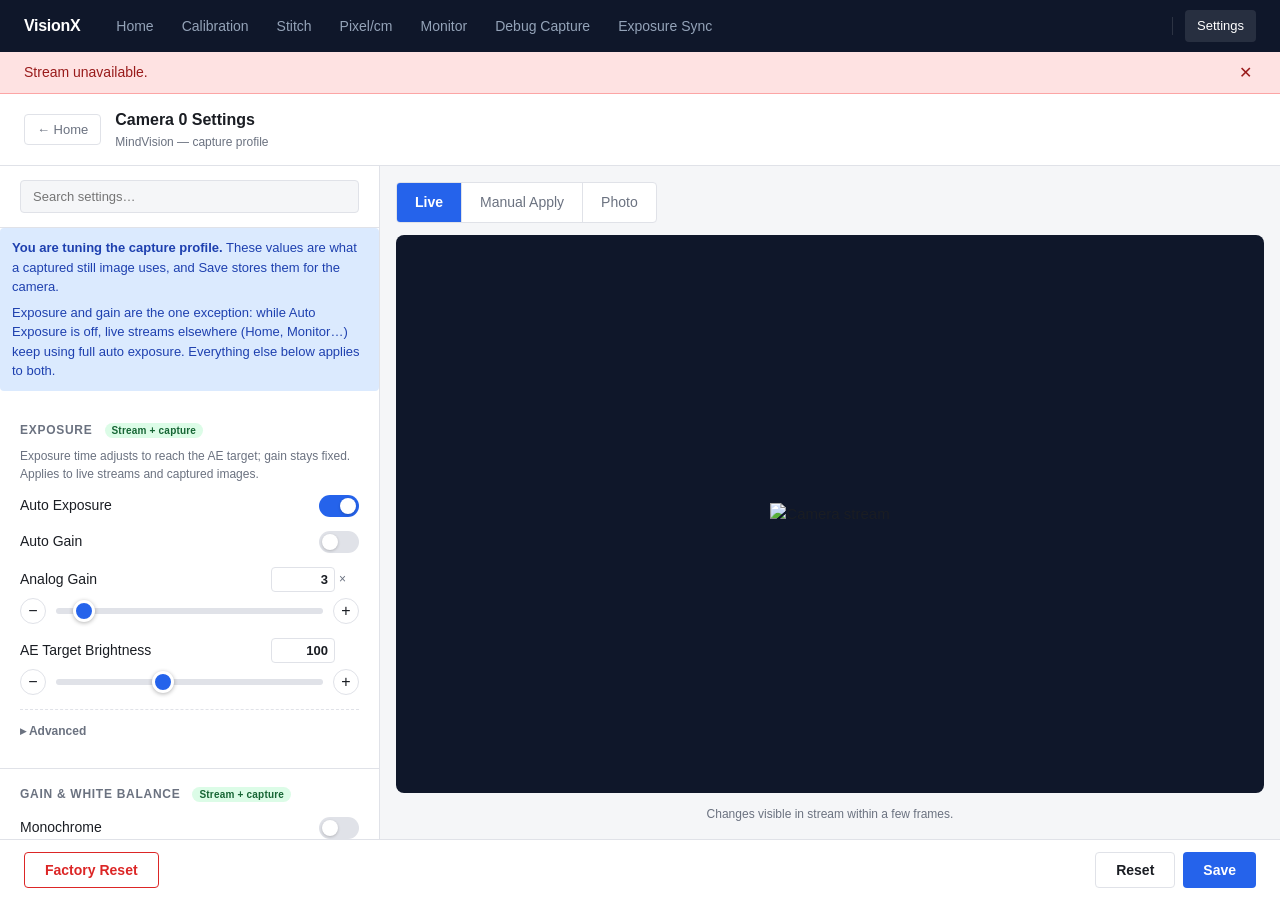
==== static/_preview_settings.html @ 5fb43c3c "added manually gain setting" ====
<!DOCTYPE html>
<html lang="en">
<head><script>
window.__posts = [];
const MOCK = {ae_enabled: true, auto_gain: false, exposure_us: 30000, exposure_min_us: 26, exposure_max_us: 1000000,
  ae_target: 100, analog_gain: 24, analog_gain_min: 16, analog_gain_max: 128, analog_gain_step: 0.125,
  r_gain: 100, g_gain: 100, b_gain: 100, sharpness: 0, gamma: 100, contrast: 100, saturation: 100,
  noise_filter: false, correct_dead_pixel: false, inverse: false, anti_flick: false, light_frequency: 0,
  frame_speed: 0, frame_speed_max: 2, rotation: 0, h_mirror: false, v_mirror: false, mono_sensor: false,
  mono_enabled: false, stream_auto_exposure: false, manual_exposure_capture_only: true};
window.fetch = async (url, opts = {}) => {
  if (opts.method === 'POST') window.__posts.push(JSON.parse(opts.body || '{}'));
  const body = String(url).includes('/settings?') && !opts.method ? MOCK : {applied: [], errors: {}};
  return new Response(JSON.stringify(body), {status: 200, headers: {'Content-Type': 'application/json'}});
};
</script>
  <meta charset="UTF-8">
  <meta name="viewport" content="width=device-width, initial-scale=1.0">
  <title>VisionX — Camera Settings</title>
  <link rel="stylesheet" href="/static/portal/base.css">
  <link rel="stylesheet" href="/static/mindvision_settings/settings.css">
</head>
<body>

<nav class="site-nav">
  <a class="nav-brand" href="/">VisionX</a>
  <a class="nav-link" href="/">Home</a>
  <a class="nav-link" href="/calibrate">Calibration</a>
  <a class="nav-link" href="/stitch">Stitch</a>
  <a class="nav-link" href="/pxcm">Pixel/cm</a>
  <a class="nav-link" href="/monitor">Monitor</a>
  <a class="nav-link" href="/debug-capture">Debug Capture</a>
  <a class="nav-link" href="/exposure-sync">Exposure Sync</a>
  <span class="nav-spacer"></span>
  <span class="nav-divider"></span>
  <a class="nav-link nav-link-settings active" href="/settings">Settings</a>
</nav>

<div id="error-banner" class="error-banner hidden">
  <span id="error-text"></span>
  <button onclick="clearError()">✕</button>
</div>

<div id="success-toast" class="success-toast hidden">Settings saved</div>

<div class="page-header">
  <div class="page-header-left">
    <a href="/" class="btn-back">← Home</a>
    <div>
      <h1 id="page-title">Camera 0 Settings</h1>
      <p class="page-subtitle">MindVision — capture profile</p>
    </div>
  </div>
  <div class="page-header-right">
    <span id="unsaved-badge" class="pill pill-yellow hidden">Unsaved changes</span>
  </div>
</div>

<div class="settings-layout">

  <!-- ── Left: settings controls ──────────────────────────────────────── -->
  <div class="settings-panel">

    <div class="settings-search">
      <input type="text" id="settings-search" placeholder="Search settings…">
    </div>

    <div class="profile-banner">
      <strong>You are tuning the capture profile.</strong>
      These values are what a captured still image uses, and Save stores them for the camera.
      <div class="profile-banner-note" id="profile-banner-note"></div>
    </div>

    <!-- Exposure -->
    <section class="settings-section">
      <h2 class="section-title">Exposure <span class="scope-badge scope-capture" id="exposure-scope-badge">Capture</span></h2>
      <p class="section-note" id="exposure-scope-note"></p>

      <div class="setting-row">
        <label class="setting-label" for="ae-enabled">Auto Exposure</label>
        <label class="toggle">
          <input type="checkbox" id="ae-enabled">
          <span class="toggle-track"></span>
        </label>
      </div>

      <div id="manual-exposure-row" class="setting-row indent hidden">
        <label class="setting-label">
          Exposure Time
          <input type="number" class="setting-value" id="exposure-value" step="1"><span class="setting-unit">ms</span>
        </label>
        <input type="range" class="slider" id="exposure-us" min="0" max="1000" step="1" value="170">
      </div>
      <div id="exposure-warning" class="exposure-warning hidden"></div>

      <div class="setting-row">
        <label class="setting-label" for="auto-gain">Auto Gain</label>
        <label class="toggle">
          <input type="checkbox" id="auto-gain">
          <span class="toggle-track"></span>
        </label>
      </div>

      <div id="manual-gain-row" class="setting-row indent hidden">
        <label class="setting-label">
          Analog Gain
          <input type="number" class="setting-value" id="analog-gain-value" step="any"><span class="setting-unit">×</span>
        </label>
        <input type="range" class="slider" id="analog-gain" min="16" max="128" step="1" value="16">
      </div>

      <div class="setting-row">
        <label class="setting-label">
          AE Target Brightness
          <input type="number" class="setting-value" id="ae-target-value" step="1">
        </label>
        <input type="range" class="slider" id="ae-target" min="0" max="255" step="1" value="100">
      </div>

      <details class="advanced-group">
        <summary>Advanced</summary>
        <div class="setting-row">
          <label class="setting-label" for="anti-flick">Anti-Flicker</label>
          <label class="toggle">
            <input type="checkbox" id="anti-flick">
            <span class="toggle-track"></span>
          </label>
        </div>
        <div class="setting-row">
          <label class="setting-label">Light Frequency</label>
          <select id="light-frequency" class="select-input">
            <option value="0">50 Hz</option>
            <option value="1">60 Hz</option>
          </select>
        </div>
        <div class="setting-row">
          <label class="setting-label">
            Frame Speed
            <input type="number" class="setting-value" id="frame-speed-value" step="1">
          </label>
          <input type="range" class="slider" id="frame-speed" min="0" max="2" step="1" value="0">
        </div>
      </details>
    </section>

    <!-- Gain -->
    <section class="settings-section">
      <h2 class="section-title">Gain &amp; White Balance <span class="scope-badge scope-both">Stream + capture</span></h2>

      <div id="mono-row" class="setting-row hidden">
        <label class="setting-label" for="mono-enabled">Monochrome</label>
        <label class="toggle">
          <input type="checkbox" id="mono-enabled">
          <span class="toggle-track"></span>
        </label>
      </div>
      <div id="mono-wb-warning" class="wb-stitch-warning hidden">
        White balance is disabled while Monochrome is on.
      </div>

      <div class="setting-row">
        <label class="setting-label">
          Red Gain
          <input type="number" class="setting-value" id="r-gain-value" step="1">
        </label>
        <input type="range" class="slider slider-red" id="r-gain" min="0" max="400" step="1" value="100">
      </div>

      <div class="setting-row">
        <label class="setting-label">
          Green Gain
          <input type="number" class="setting-value" id="g-gain-value" step="1">
        </label>
        <input type="range" class="slider slider-green" id="g-gain" min="0" max="400" step="1" value="100">
      </div>

      <div class="setting-row">
        <label class="setting-label">
          Blue Gain
          <input type="number" class="setting-value" id="b-gain-value" step="1">
        </label>
        <input type="range" class="slider slider-blue" id="b-gain" min="0" max="400" step="1" value="100">
      </div>

      <div id="wb-stitch-warning" class="wb-stitch-warning hidden">
        White balance is calibrated as a stitch group — changing individual WB will break colour matching.
        <a href="/stitch">Recalibrate on the Stitch page.</a>
      </div>
      <div class="setting-row wb-row">
        <div class="wb-hint">Point at a neutral white/grey surface under working lights. Calibrates at the capture exposure and saves to the capture profile.</div>
        <button id="btn-wb" class="btn btn-secondary" onclick="autoTuneWB()">Auto Tune WB</button>
      </div>
    </section>

    <!-- Image Processing -->
    <section class="settings-section">
      <h2 class="section-title">Image Processing <span class="scope-badge scope-both">Stream + capture</span></h2>

      <div class="setting-row">
        <label class="setting-label">
          Sharpness
          <input type="number" class="setting-value" id="sharpness-value" step="1">
        </label>
        <input type="range" class="slider" id="sharpness" min="0" max="100" step="1" value="0">
      </div>

      <div class="setting-row">
        <label class="setting-label">
          Gamma
          <input type="number" class="setting-value" id="gamma-value" step="1">
        </label>
        <input type="range" class="slider" id="gamma" min="0" max="250" step="1" value="100">
      </div>

      <div class="setting-row">
        <label class="setting-label">
          Contrast
          <input type="number" class="setting-value" id="contrast-value" step="1">
        </label>
        <input type="range" class="slider" id="contrast" min="0" max="200" step="1" value="100">
      </div>

      <div class="setting-row">
        <label class="setting-label">
          Saturation
          <input type="number" class="setting-value" id="saturation-value" step="1">
        </label>
        <input type="range" class="slider" id="saturation" min="0" max="200" step="1" value="100">
      </div>

      <details class="advanced-group">
        <summary>Advanced</summary>
        <div class="setting-row">
          <label class="setting-label" for="noise-filter">Noise Filter</label>
          <label class="toggle">
            <input type="checkbox" id="noise-filter">
            <span class="toggle-track"></span>
          </label>
        </div>
        <div class="setting-row">
          <label class="setting-label" for="dead-pixel-correction">Dead Pixel Correction</label>
          <label class="toggle">
            <input type="checkbox" id="dead-pixel-correction">
            <span class="toggle-track"></span>
          </label>
        </div>
        <div class="setting-row">
          <label class="setting-label" for="invert-image">Invert Image</label>
          <label class="toggle">
            <input type="checkbox" id="invert-image">
            <span class="toggle-track"></span>
          </label>
        </div>
      </details>
    </section>

    <!-- Orientation -->
    <section class="settings-section">
      <h2 class="section-title">Orientation <span class="scope-badge scope-both">Stream + capture</span></h2>

      <div class="setting-row setting-row-stacked">
        <label class="setting-label">Rotation</label>
        <div class="btn-group" id="rotation-group">
          <button class="btn-seg" data-rotation="0">0°</button>
          <button class="btn-seg" data-rotation="1">90°</button>
          <button class="btn-seg" data-rotation="2">180°</button>
          <button class="btn-seg" data-rotation="3">270°</button>
        </div>
      </div>

      <div class="setting-row">
        <label class="setting-label" for="h-mirror">Horizontal Mirror</label>
        <label class="toggle">
          <input type="checkbox" id="h-mirror">
          <span class="toggle-track"></span>
        </label>
      </div>

      <div class="setting-row">
        <label class="setting-label" for="v-mirror">Vertical Mirror</label>
        <label class="toggle">
          <input type="checkbox" id="v-mirror">
          <span class="toggle-track"></span>
        </label>
      </div>
    </section>

  </div>

  <!-- ── Right: preview ───────────────────────────────────────────────── -->
  <div class="preview-panel">

    <div class="preview-controls">
      <div class="mode-selector">
        <label class="mode-option" title="Every change is applied to the live stream as you make it">
          <input type="radio" name="preview-mode" value="live" checked>
          Live
        </label>
        <label class="mode-option" title="Changes are applied only when you press Apply">
          <input type="radio" name="preview-mode" value="manual">
          Manual Apply
        </label>
        <label class="mode-option" title="Stream stops; take a still snapshot at the real capture exposure">
          <input type="radio" name="preview-mode" value="photo">
          Photo
        </label>
      </div>
      <button id="btn-action" class="btn btn-secondary" style="visibility:hidden">Apply</button>
    </div>

    <div class="stream-wrap">
      <img id="preview-stream" class="stream-img" alt="Camera stream">
      <img id="snapshot-img" class="stream-img hidden" alt="Snapshot">
      <div id="snapshot-placeholder" class="snapshot-placeholder hidden">
        <p>Press "Take Snapshot" to capture a frame</p>
      </div>
    </div>

    <p class="stream-hint" id="preview-hint">Changes visible in stream within a few frames.</p>
    <div id="preview-ae-warning" class="exposure-warning hidden">
      Another live stream is running on auto-exposure, so this preview can look brighter or darker than a captured image.
      Use <strong>Photo</strong> mode to see the real capture exposure.
    </div>

  </div>

</div>

<!-- ── Action bar ──────────────────────────────────────────────────────── -->
<div class="action-bar">
  <button class="btn btn-danger-outline" onclick="confirmFactoryReset()">Factory Reset</button>
  <div class="action-bar-right">
    <button class="btn btn-secondary" onclick="resetChanges()">Reset</button>
    <button class="btn btn-primary" onclick="saveSettings()">Save</button>
  </div>
</div>

<!-- ── Factory reset confirm dialog ───────────────────────────────────── -->
<div id="factory-reset-dialog" class="dialog-backdrop hidden">
  <div class="dialog">
    <h3>Factory Reset Camera 0</h3>
    <p>This will reset all camera parameters to factory defaults:</p>
    <ul>
      <li>Auto-exposure and auto gain on, target brightness 100</li>
      <li>Analog gain and RGB gains reset to neutral</li>
      <li>Sharpness, gamma, contrast, and saturation reset</li>
      <li>Noise filter, dead pixel correction, and image invert off</li>
      <li>Rotation 0°, mirrors off</li>
      <li>Monochrome off</li>
    </ul>
    <p class="dialog-safe-note">Lens distortion and stitch calibration are <strong>not affected</strong>.</p>
    <div class="dialog-actions">
      <button class="btn btn-secondary" onclick="closeDialog()">Cancel</button>
      <button class="btn btn-danger" onclick="doFactoryReset()">Reset to Factory Defaults</button>
    </div>
  </div>
</div>

<script>
  const CAMERA_ID = 0;
</script>
<script src="/static/mindvision_settings/settings.js"></script>
</body>
</html>
---- static/portal/base.css ----
/* ── Shared portal styles — imported by all pages ──────────────────── */
:root {
  --bg: #f5f6f8;
  --surface: #ffffff;
  --border: #e0e2e8;
  --text: #1a1d23;
  --text-muted: #6b7280;
  --primary: #2563eb;
  --primary-hover: #1d4ed8;
  --success: #16a34a;
  --danger: #dc2626;
  --warning: #d97706;
  --pill-green-bg: #dcfce7;   --pill-green-text: #166534;
  --pill-red-bg: #fee2e2;     --pill-red-text: #991b1b;
  --pill-yellow-bg: #fef9c3;  --pill-yellow-text: #854d0e;
  --pill-gray-bg: #f1f5f9;    --pill-gray-text: #475569;
  --pill-blue-bg: #dbeafe;    --pill-blue-text: #1e40af;
  --radius: 8px;
  --radius-sm: 4px;
  --nav-h: 52px;
}

*, *::before, *::after { box-sizing: border-box; margin: 0; padding: 0; }

body {
  font-family: -apple-system, BlinkMacSystemFont, "Segoe UI", Roboto, sans-serif;
  background: var(--bg);
  color: var(--text);
  font-size: 15px;
  line-height: 1.5;
  min-height: 100vh;
}

/* ── Site Nav ────────────────────────────────────────────────────────── */
.site-nav {
  background: #0f172a;
  height: var(--nav-h);
  display: flex;
  align-items: center;
  padding: 0 24px;
  gap: 4px;
  position: sticky;
  top: 0;
  z-index: 100;
}

.nav-brand {
  font-size: 16px;
  font-weight: 700;
  color: #fff;
  text-decoration: none;
  letter-spacing: -0.3px;
  margin-right: 20px;
}

.nav-spacer {
  flex: 1;
}

.nav-divider {
  width: 1px;
  height: 18px;
  background: rgba(255,255,255,0.12);
  margin: 0 8px;
}

.nav-link {
  color: #94a3b8;
  text-decoration: none;
  font-size: 14px;
  font-weight: 500;
  padding: 6px 12px;
  border-radius: var(--radius-sm);
  transition: color 0.15s, background 0.15s;
}
.nav-link:hover { color: #fff; background: rgba(255,255,255,0.08); }
.nav-link.active { color: #fff; background: rgba(255,255,255,0.12); }

.nav-link-settings {
  color: #64748b;
  font-size: 13px;
}
.nav-link-settings:hover { color: #94a3b8; background: rgba(255,255,255,0.06); }
.nav-link-settings.active { color: #fff; background: rgba(255,255,255,0.10); }

/* ── Shared Primitives ───────────────────────────────────────────────── */
.pill {
  display: inline-block;
  padding: 2px 10px;
  border-radius: 99px;
  font-size: 12px;
  font-weight: 600;
  white-space: nowrap;
}
.pill-green  { background: var(--pill-green-bg);  color: var(--pill-green-text); }
.pill-red    { background: var(--pill-red-bg);    color: var(--pill-red-text); }
.pill-yellow { background: var(--pill-yellow-bg); color: var(--pill-yellow-text); }
.pill-info   { background: var(--pill-blue-bg);   color: var(--pill-blue-text); }
.pill-unknown{ background: var(--pill-gray-bg);   color: var(--pill-gray-text); }

.btn {
  display: inline-flex;
  align-items: center;
  justify-content: center;
  gap: 6px;
  padding: 9px 20px;
  border: none;
  border-radius: var(--radius-sm);
  font-size: 14px;
  font-weight: 600;
  cursor: pointer;
  text-decoration: none;
  transition: background 0.15s, opacity 0.15s;
  white-space: nowrap;
}
.btn:disabled { opacity: 0.45; cursor: not-allowed; }
.btn-primary   { background: var(--primary); color: #fff; }
.btn-primary:not(:disabled):hover  { background: var(--primary-hover); }
.btn-success   { background: var(--success); color: #fff; }
.btn-secondary { background: var(--surface); color: var(--text); border: 1px solid var(--border); }
.btn-secondary:not(:disabled):hover{ background: var(--bg); }
.btn-danger    { background: var(--danger);  color: #fff; }

.card {
  background: var(--surface);
  border: 1px solid var(--border);
  border-radius: var(--radius);
  padding: 20px;
}
.card-header {
  display: flex;
  align-items: center;
  justify-content: space-between;
  margin-bottom: 8px;
}
.card-header h2 { font-size: 15px; font-weight: 600; }

.hidden { display: none !important; }
---- static/mindvision_settings/settings.css ----
/* ── Full-height layout — no scrollbar ──────────────────────────────── */
html, body {
  height: 100%;
  overflow: hidden;
}
body {
  display: flex;
  flex-direction: column;
}

/* ── Page header ─────────────────────────────────────────────────────── */
.page-header {
  display: flex;
  align-items: center;
  justify-content: space-between;
  padding: 14px 24px;
  background: var(--surface);
  border-bottom: 1px solid var(--border);
}
.page-header-left {
  display: flex;
  align-items: center;
  gap: 14px;
}
.page-header-left h1 {
  font-size: 16px;
  font-weight: 600;
  margin-bottom: 1px;
}
.page-subtitle {
  font-size: 12px;
  color: var(--text-muted);
}
.btn-back {
  display: inline-flex;
  align-items: center;
  background: none;
  border: 1px solid var(--border);
  border-radius: var(--radius-sm);
  padding: 5px 12px;
  font-size: 13px;
  color: var(--text-muted);
  text-decoration: none;
  white-space: nowrap;
  transition: color 0.15s, border-color 0.15s;
}
.btn-back:hover { color: var(--primary); border-color: var(--primary); }

/* ── Error banner ────────────────────────────────────────────────────── */
.error-banner {
  background: var(--pill-red-bg);
  color: var(--pill-red-text);
  border-bottom: 1px solid #fca5a5;
  padding: 10px 24px;
  display: flex;
  align-items: center;
  justify-content: space-between;
  font-size: 14px;
  gap: 12px;
}
.error-banner button {
  background: none;
  border: none;
  cursor: pointer;
  font-size: 16px;
  color: var(--pill-red-text);
  padding: 0 4px;
}

/* ── Exposure warning ────────────────────────────────────────────────── */
.exposure-warning {
  font-size: 12px;
  color: var(--pill-yellow-text);
  background: var(--pill-yellow-bg);
  border-radius: var(--radius-sm);
  padding: 5px 10px;
  margin: 4px 0 2px;
}
.exposure-warning.hidden { display: none; }

/* ── Success toast ───────────────────────────────────────────────────── */
.success-toast {
  position: fixed;
  bottom: 72px;
  right: 24px;
  background: var(--pill-green-bg);
  color: var(--pill-green-text);
  border: 1px solid #86efac;
  border-radius: var(--radius-sm);
  padding: 10px 18px;
  font-size: 14px;
  font-weight: 500;
  z-index: 200;
  pointer-events: none;
  opacity: 1;
  transition: opacity 0.4s ease;
}
.success-toast.hidden { display: none; }
.success-toast.fading { opacity: 0; }

/* ── Two-column layout ───────────────────────────────────────────────── */
.settings-layout {
  display: grid;
  grid-template-columns: 380px 1fr;
  gap: 0;
  flex: 1;
  min-height: 0;
  overflow: hidden;
}

.settings-panel {
  overflow-y: auto;
  border-right: 1px solid var(--border);
  padding: 0 0 24px;
  background: var(--surface);
}

.preview-panel {
  display: flex;
  flex-direction: column;
  padding: 16px;
  gap: 12px;
  background: var(--bg);
  overflow: hidden;
}

/* ── Settings search ─────────────────────────────────────────────────── */
.settings-search {
  position: sticky;
  top: 0;
  z-index: 1;
  padding: 14px 20px;
  background: var(--surface);
  border-bottom: 1px solid var(--border);
}
.settings-search input {
  width: 100%;
  padding: 8px 12px;
  border: 1px solid var(--border);
  border-radius: var(--radius-sm);
  font-size: 13px;
  background: var(--bg);
  color: var(--text);
}
.settings-search input:focus {
  outline: none;
  border-color: var(--primary);
}

/* ── Settings sections ───────────────────────────────────────────────── */
.settings-section {
  border-bottom: 1px solid var(--border);
  padding: 16px 20px;
}
.settings-section:last-child { border-bottom: none; }

.section-title {
  font-size: 12px;
  font-weight: 700;
  text-transform: uppercase;
  letter-spacing: 0.06em;
  color: var(--text-muted);
  margin-bottom: 14px;
}

/* ── Capture-profile banner and per-section scope badges ─────────────── */
.profile-banner {
  background: var(--pill-blue-bg);
  color: var(--pill-blue-text);
  border-radius: var(--radius-sm);
  padding: 10px 12px;
  margin-bottom: 14px;
  font-size: 13px;
  line-height: 1.5;
}
.profile-banner strong { font-weight: 700; }
.profile-banner .profile-banner-note { margin-top: 6px; }

.section-title .scope-badge {
  margin-left: 8px;
  padding: 2px 7px;
  border-radius: 999px;
  font-size: 10px;
  font-weight: 600;
  letter-spacing: 0.02em;
  text-transform: none;
  vertical-align: middle;
}
.scope-badge.scope-capture { background: var(--pill-blue-bg); color: var(--pill-blue-text); }
.scope-badge.scope-both    { background: var(--pill-green-bg); color: var(--pill-green-text); }

.section-note {
  font-size: 12px;
  color: var(--text-muted);
  line-height: 1.5;
  margin: -6px 0 12px;
}

.setting-row {
  display: flex;
  align-items: center;
  justify-content: space-between;
  gap: 12px;
  margin-bottom: 14px;
}
.setting-row:last-child { margin-bottom: 0; }
.setting-row.indent { padding-left: 14px; }

.setting-label {
  font-size: 14px;
  font-weight: 500;
  color: var(--text);
  flex: 0 0 auto;
  display: flex;
  align-items: center;
  gap: 8px;
  min-width: 140px;
}

/* Slider rows: name (left) + value box (right, fixed) on top, [− slider +] below. */
.setting-row.has-slider {
  display: grid;
  grid-template-columns: 26px minmax(0, 1fr) 26px;
  align-items: center;
  column-gap: 10px;
  row-gap: 6px;
}
.setting-row.has-slider .setting-label { grid-column: 1 / 3; grid-row: 1; min-width: 0; }
.setting-row.has-slider .value-cell    { grid-column: 3; grid-row: 1; justify-self: end; }
.setting-row.has-slider .slider-nudge:first-of-type { grid-column: 1; grid-row: 2; }
.setting-row.has-slider .slider        { grid-column: 2; grid-row: 2; min-width: 0; width: 100%; }
.setting-row.has-slider .slider-nudge:last-of-type  { grid-column: 3; grid-row: 2; }

.value-cell {
  width: 88px;
  display: flex;
  align-items: center;
  gap: 4px;
}
.setting-value {
  font-family: inherit;
  font-size: 13px;
  font-weight: 600;
  color: var(--text);
  background: #fff;
  padding: 4px 6px;
  border: 1px solid var(--border);
  border-radius: var(--radius-sm);
  width: 64px;
  box-sizing: border-box;
  text-align: right;
  cursor: text;
  -moz-appearance: textfield;
  appearance: textfield;
}
.setting-value::-webkit-outer-spin-button,
.setting-value::-webkit-inner-spin-button { -webkit-appearance: none; margin: 0; }
.setting-value:hover { border-color: var(--primary); }
.setting-value:focus { outline: none; border-color: var(--primary); box-shadow: 0 0 0 3px var(--pill-blue-bg); }
.setting-unit { font-size: 12px; color: var(--text-muted); }

/* ── WB row ──────────────────────────────────────────────────────────── */
.wb-row {
  flex-direction: column;
  align-items: flex-start;
  gap: 8px;
  margin-top: 4px;
  padding-top: 10px;
  border-top: 1px solid var(--border);
}
.wb-hint {
  font-size: 12px;
  color: var(--text-muted);
  line-height: 1.4;
}
.wb-stitch-warning {
  background: #fffbeb;
  border: 1px solid #fcd34d;
  border-radius: var(--radius-sm);
  padding: 8px 12px;
  font-size: 13px;
  color: #92400e;
  line-height: 1.5;
  margin-bottom: 8px;
}
.wb-stitch-warning a { color: #92400e; font-weight: 600; }

/* ── Range slider ────────────────────────────────────────────────────── */
.slider {
  flex: 1;
  -webkit-appearance: none;
  appearance: none;
  height: 6px;
  border-radius: 3px;
  background: var(--border);
  outline: none;
  cursor: pointer;
  margin: 8px 0;
}
.slider:focus-visible { box-shadow: 0 0 0 3px var(--pill-blue-bg); }
.slider::-webkit-slider-thumb {
  -webkit-appearance: none;
  width: 22px;
  height: 22px;
  border-radius: 50%;
  background: var(--primary);
  cursor: grab;
  border: 3px solid #fff;
  box-shadow: 0 1px 4px rgba(0,0,0,0.3);
}
.slider:active::-webkit-slider-thumb { cursor: grabbing; }
.slider-nudge {
  flex: 0 0 auto;
  width: 26px;
  height: 26px;
  padding: 0;
  border: 1px solid var(--border);
  border-radius: 50%;
  background: #fff;
  color: var(--text);
  font-size: 16px;
  line-height: 1;
  cursor: pointer;
  user-select: none;
  touch-action: manipulation;
}
.slider-nudge:hover { border-color: var(--primary); color: var(--primary); }
.slider-nudge:active { background: var(--pill-blue-bg); }
.slider-red::-webkit-slider-thumb  { background: #dc2626; }
.slider-green::-webkit-slider-thumb{ background: #16a34a; }
.slider-blue::-webkit-slider-thumb { background: #2563eb; }

/* ── Advanced (collapsible) group ────────────────────────────────────── */
.advanced-group {
  margin-top: 14px;
  padding-top: 12px;
  border-top: 1px dashed var(--border);
}
.advanced-group summary {
  cursor: pointer;
  font-size: 12px;
  font-weight: 600;
  color: var(--text-muted);
  list-style: none;
  margin-bottom: 12px;
}
.advanced-group summary::-webkit-details-marker { display: none; }
.advanced-group summary::before { content: '▸ '; }
.advanced-group[open] summary::before { content: '▾ '; }
.advanced-group .setting-row:last-child { margin-bottom: 0; }

/* ── Select input ────────────────────────────────────────────────────── */
.select-input {
  flex: 1;
  padding: 6px 10px;
  border: 1px solid var(--border);
  border-radius: var(--radius-sm);
  background: var(--surface);
  color: var(--text);
  font-size: 13px;
  cursor: pointer;
}

/* ── Search filtering ────────────────────────────────────────────────── */
.setting-row.search-hidden,
.settings-section.search-hidden,
.advanced-group.search-hidden {
  display: none;
}

/* ── Toggle switch ───────────────────────────────────────────────────── */
.toggle {
  display: inline-flex;
  align-items: center;
  cursor: pointer;
  flex-shrink: 0;
}
.toggle input { display: none; }
.toggle-track {
  width: 40px;
  height: 22px;
  border-radius: 11px;
  background: var(--border);
  position: relative;
  transition: background 0.2s;
}
.toggle-track::after {
  content: '';
  position: absolute;
  top: 3px;
  left: 3px;
  width: 16px;
  height: 16px;
  border-radius: 50%;
  background: #fff;
  box-shadow: 0 1px 3px rgba(0,0,0,0.2);
  transition: transform 0.2s;
}
.toggle input:checked + .toggle-track { background: var(--primary); }
.toggle input:checked + .toggle-track::after { transform: translateX(18px); }

/* ── Rotation button group ───────────────────────────────────────────── */
.btn-group {
  display: flex;
  border: 1px solid var(--border);
  border-radius: var(--radius-sm);
  overflow: hidden;
}
.btn-seg {
  flex: 1;
  padding: 9px 14px;
  border: none;
  border-right: 1px solid var(--border);
  background: var(--surface);
  font-size: 13px;
  font-weight: 500;
  cursor: pointer;
  color: var(--text-muted);
  transition: background 0.15s, color 0.15s;
}
.btn-seg:last-child { border-right: none; }
.btn-seg:hover { background: var(--bg); color: var(--text); }
.btn-seg.active { background: var(--primary); color: #fff; font-weight: 600; }

/* ── Preview panel ───────────────────────────────────────────────────── */
.preview-controls {
  display: flex;
  align-items: center;
  justify-content: space-between;
  gap: 12px;
}
.mode-selector {
  display: flex;
  border: 1px solid var(--border);
  border-radius: var(--radius-sm);
  overflow: hidden;
  background: var(--surface);
}
.mode-option {
  display: flex;
  align-items: center;
  justify-content: center;
  padding: 9px 18px;
  font-size: 14px;
  font-weight: 500;
  cursor: pointer;
  color: var(--text-muted);
  border-right: 1px solid var(--border);
  user-select: none;
  transition: background 0.15s, color 0.15s;
}
.mode-option:last-child { border-right: none; }
.mode-option:hover { background: var(--bg); color: var(--text); }
.mode-option input[type="radio"] {
  position: absolute;
  opacity: 0;
  pointer-events: none;
}
.mode-option:has(input:checked) { background: var(--primary); color: #fff; font-weight: 600; }
.mode-option:has(input:focus-visible) { outline: 2px solid var(--primary); outline-offset: -2px; }

/* ── Snapshot placeholder ────────────────────────────────────────────── */
.snapshot-placeholder {
  display: flex;
  align-items: center;
  justify-content: center;
  width: 100%;
  height: 100%;
  color: var(--text-muted);
  font-size: 14px;
  text-align: center;
  padding: 24px;
}
.snapshot-placeholder.hidden { display: none; }

.stream-wrap {
  flex: 1;
  display: flex;
  align-items: center;
  justify-content: center;
  background: #0f172a;
  border-radius: var(--radius);
  overflow: hidden;
  min-height: 0;
}
.stream-img {
  max-width: 100%;
  max-height: 100%;
  object-fit: contain;
  display: block;
}
.stream-hint {
  font-size: 12px;
  color: var(--text-muted);
  text-align: center;
}

/* ── Action bar ──────────────────────────────────────────────────────── */
.action-bar {
  display: flex;
  align-items: center;
  justify-content: space-between;
  padding: 12px 24px;
  background: var(--surface);
  border-top: 1px solid var(--border);
}
.action-bar-right {
  display: flex;
  gap: 8px;
}
.btn-danger-outline {
  display: inline-flex;
  align-items: center;
  gap: 6px;
  padding: 9px 20px;
  border: 1px solid var(--danger);
  border-radius: var(--radius-sm);
  font-size: 14px;
  font-weight: 600;
  cursor: pointer;
  background: none;
  color: var(--danger);
  transition: background 0.15s;
}
.btn-danger-outline:hover { background: var(--pill-red-bg); }

/* ── Dialog ──────────────────────────────────────────────────────────── */
.dialog-backdrop {
  position: fixed;
  inset: 0;
  background: rgba(0,0,0,0.45);
  display: flex;
  align-items: center;
  justify-content: center;
  z-index: 200;
}
.dialog {
  background: var(--surface);
  border-radius: var(--radius);
  padding: 28px;
  max-width: 440px;
  width: 90%;
  box-shadow: 0 8px 32px rgba(0,0,0,0.18);
}
.dialog h3 {
  font-size: 16px;
  font-weight: 700;
  margin-bottom: 12px;
}
.dialog p, .dialog ul {
  font-size: 14px;
  color: var(--text-muted);
  margin-bottom: 8px;
  line-height: 1.5;
}
.dialog ul { padding-left: 18px; }
.dialog li { margin-bottom: 4px; }
.dialog-safe-note {
  color: var(--text);
  margin-top: 12px;
}
.dialog-actions {
  display: flex;
  gap: 8px;
  justify-content: flex-end;
  margin-top: 20px;
}

/* ── Responsive (narrow screens: stack vertically) ───────────────────── */
@media (max-width: 768px) {
  .settings-layout {
    grid-template-columns: 1fr;
    grid-template-rows: auto 1fr;
    height: auto;
    overflow: visible;
  }
  .settings-panel {
    border-right: none;
    border-bottom: 1px solid var(--border);
    overflow-y: visible;
  }
  .preview-panel {
    height: 50vh;
  }
}

/* Nested slider rows keep the same track width as the others. */
.setting-row.indent.has-slider { padding-left: 0; }

/* Label on its own line, options on the row below at full width. */
.setting-row-stacked {
  flex-direction: column;
  align-items: stretch;
  gap: 6px;
}
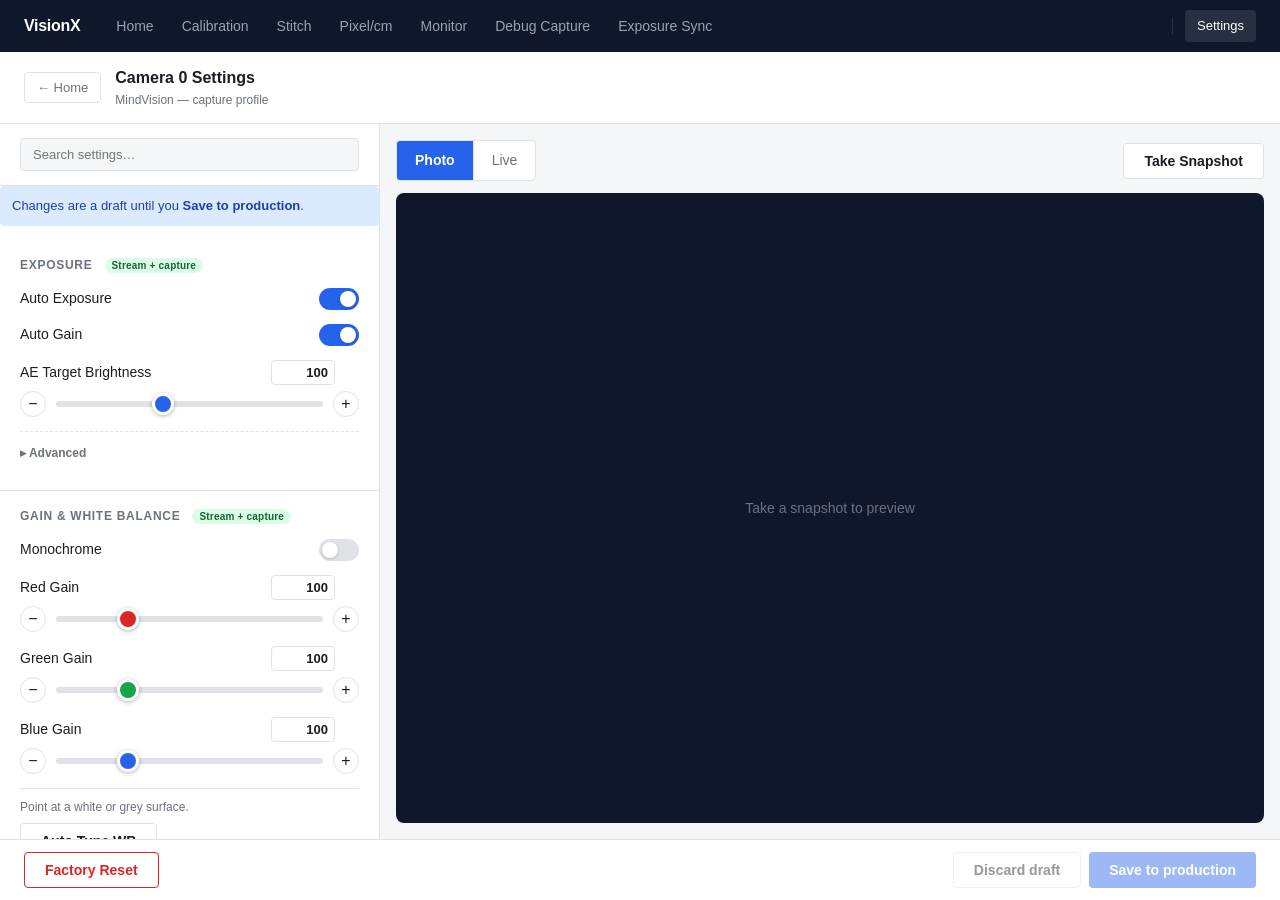
==== commit 3bbfc757: "added draft" ====
--- a/static/_preview_settings.html
+++ b/static/_preview_settings.html
@@ -2,16 +2,35 @@
 <html lang="en">
 <head><script>
 window.__posts = [];
-const MOCK = {ae_enabled: true, auto_gain: false, exposure_us: 30000, exposure_min_us: 26, exposure_max_us: 1000000,
+const MOCK = {ae_enabled: true, auto_gain: true, exposure_us: 30000, exposure_min_us: 26, exposure_max_us: 1000000,
   ae_target: 100, analog_gain: 24, analog_gain_min: 16, analog_gain_max: 128, analog_gain_step: 0.125,
   r_gain: 100, g_gain: 100, b_gain: 100, sharpness: 0, gamma: 100, contrast: 100, saturation: 100,
   noise_filter: false, correct_dead_pixel: false, inverse: false, anti_flick: false, light_frequency: 0,
   frame_speed: 0, frame_speed_max: 2, rotation: 0, h_mirror: false, v_mirror: false, mono_sensor: false,
   mono_enabled: false, stream_auto_exposure: false, manual_exposure_capture_only: true};
+const SNAP_STATE = {exposure_us: 12480, analog_gain_x: 2.625, analog_gain_raw: 21, ae_enabled: true, auto_gain: true,
+  ae_target: 100, gamma: 100, contrast: 100, saturation: 100, r_gain: 1.42, g_gain: 1.0, b_gain: 1.87};
+const PNG = Uint8Array.from(atob('iVBORw0KGgoAAAANSUhEUgAAAAEAAAABCAYAAAAfFcSJAAAADUlEQVR42mN8zsDwHwAFMAJU8fs0VgAAAABJRU5ErkJggg=='), c => c.charCodeAt(0));
+const KEYS = ['ae_enabled','ae_target','exposure_us','auto_gain','analog_gain','r_gain','g_gain','b_gain',
+  'sharpness','gamma','contrast','saturation','noise_filter','correct_dead_pixel','inverse','anti_flick',
+  'light_frequency','frame_speed','rotation','h_mirror','v_mirror','mono_enabled'];
+let PROD = {...MOCK}, CUR = {...MOCK};
+const diff = () => Object.fromEntries(KEYS.filter(k => k in CUR && PROD[k] !== CUR[k])
+  .map(k => [k, {production: PROD[k], draft: CUR[k]}]));
+const json = b => new Response(JSON.stringify(b), {status: 200, headers: {'Content-Type': 'application/json'}});
 window.fetch = async (url, opts = {}) => {
-  if (opts.method === 'POST') window.__posts.push(JSON.parse(opts.body || '{}'));
-  const body = String(url).includes('/settings?') && !opts.method ? MOCK : {applied: [], errors: {}};
-  return new Response(JSON.stringify(body), {status: 200, headers: {'Content-Type': 'application/json'}});
+  url = String(url);
+  const body = JSON.parse(opts.body || '{}');
+  if (opts.method === 'POST') window.__posts.push({url, body});
+  if (url.includes('/settings/snapshot')) {
+    return new Response(new Blob([PNG], {type: 'image/png'}), {status: 200,
+      headers: {'X-Capture-State': JSON.stringify(SNAP_STATE)}});
+  }
+  if (url.includes('/settings/draft/discard')) { CUR = {...PROD}; return json({reverted: []}); }
+  if (url.includes('/settings/save')) { CUR = {...CUR, ...body}; PROD = {...CUR}; return json({applied: [], errors: {}, saved: true}); }
+  if (url.includes('/settings?') && opts.method === 'POST') { CUR = {...CUR, ...body}; return json({applied: Object.keys(body), errors: {}, draft_changes: diff()}); }
+  if (url.includes('/settings?')) return json({...CUR, draft_changes: diff()});
+  return json({});
 };
 </script>
   <meta charset="UTF-8">
@@ -52,7 +71,14 @@
     </div>
   </div>
   <div class="page-header-right">
-    <span id="unsaved-badge" class="pill pill-yellow hidden">Unsaved changes</span>
+    <button id="draft-badge" class="pill pill-yellow draft-badge hidden" type="button"
+            aria-expanded="false" aria-controls="draft-list">Draft</button>
+    <div id="draft-list" class="draft-list hidden">
+      <table class="draft-table">
+        <thead><tr><th>Setting</th><th>Production</th><th>Draft</th></tr></thead>
+        <tbody id="draft-list-items"></tbody>
+      </table>
+    </div>
   </div>
 </div>
 
@@ -66,15 +92,12 @@
     </div>
 
     <div class="profile-banner">
-      <strong>You are tuning the capture profile.</strong>
-      These values are what a captured still image uses, and Save stores them for the camera.
-      <div class="profile-banner-note" id="profile-banner-note"></div>
+      Changes are a draft until you <strong>Save to production</strong>.
     </div>
 
     <!-- Exposure -->
     <section class="settings-section">
       <h2 class="section-title">Exposure <span class="scope-badge scope-capture" id="exposure-scope-badge">Capture</span></h2>
-      <p class="section-note" id="exposure-scope-note"></p>
 
       <div class="setting-row">
         <label class="setting-label" for="ae-enabled">Auto Exposure</label>
@@ -87,7 +110,7 @@
       <div id="manual-exposure-row" class="setting-row indent hidden">
         <label class="setting-label">
           Exposure Time
-          <input type="number" class="setting-value" id="exposure-value" step="1"><span class="setting-unit">ms</span>
+          <input type="number" class="setting-value" id="exposure-value" step="any"><span class="setting-unit">ms</span>
         </label>
         <input type="range" class="slider" id="exposure-us" min="0" max="1000" step="1" value="170">
       </div>
@@ -187,7 +210,7 @@
         <a href="/stitch">Recalibrate on the Stitch page.</a>
       </div>
       <div class="setting-row wb-row">
-        <div class="wb-hint">Point at a neutral white/grey surface under working lights. Calibrates at the capture exposure and saves to the capture profile.</div>
+        <div class="wb-hint">Point at a white or grey surface.</div>
         <button id="btn-wb" class="btn btn-secondary" onclick="autoTuneWB()">Auto Tune WB</button>
       </div>
     </section>
@@ -292,34 +315,38 @@
 
     <div class="preview-controls">
       <div class="mode-selector">
-        <label class="mode-option" title="Every change is applied to the live stream as you make it">
-          <input type="radio" name="preview-mode" value="live" checked>
+        <label class="mode-option" title="Take still snapshots with the draft settings">
+          <input type="radio" name="preview-mode" value="photo" checked>
+          Photo
+        </label>
+        <label class="mode-option" title="Live stream showing the draft settings as you change them">
+          <input type="radio" name="preview-mode" value="live">
           Live
         </label>
-        <label class="mode-option" title="Changes are applied only when you press Apply">
-          <input type="radio" name="preview-mode" value="manual">
-          Manual Apply
-        </label>
-        <label class="mode-option" title="Stream stops; take a still snapshot at the real capture exposure">
-          <input type="radio" name="preview-mode" value="photo">
-          Photo
-        </label>
-      </div>
-      <button id="btn-action" class="btn btn-secondary" style="visibility:hidden">Apply</button>
+      </div>
+      <button id="btn-action" class="btn btn-secondary" onclick="takeSnapshot()">Take Snapshot</button>
     </div>
 
     <div class="stream-wrap">
-      <img id="preview-stream" class="stream-img" alt="Camera stream">
+      <img id="preview-stream" class="stream-img hidden" alt="Camera stream">
       <img id="snapshot-img" class="stream-img hidden" alt="Snapshot">
-      <div id="snapshot-placeholder" class="snapshot-placeholder hidden">
-        <p>Press "Take Snapshot" to capture a frame</p>
-      </div>
-    </div>
-
-    <p class="stream-hint" id="preview-hint">Changes visible in stream within a few frames.</p>
+      <div id="snapshot-placeholder" class="snapshot-placeholder">
+        <p>Take a snapshot to preview</p>
+      </div>
+
+      <button id="snapshot-info-open" class="snapshot-info-open hidden" type="button">Snapshot settings</button>
+      <div id="snapshot-info" class="snapshot-info hidden" role="dialog" aria-labelledby="snapshot-info-title">
+        <div class="snapshot-info-head">
+          <strong id="snapshot-info-title">Snapshot settings</strong>
+          <button id="snapshot-info-close" class="snapshot-info-close" type="button" aria-label="Close">✕</button>
+        </div>
+        <dl id="snapshot-info-list" class="snapshot-info-list"></dl>
+        <button id="btn-use-manual" class="btn btn-primary snapshot-info-use" type="button">Use as manual</button>
+      </div>
+    </div>
+
     <div id="preview-ae-warning" class="exposure-warning hidden">
-      Another live stream is running on auto-exposure, so this preview can look brighter or darker than a captured image.
-      Use <strong>Photo</strong> mode to see the real capture exposure.
+      Another stream is on auto exposure, so this preview may differ. Use <strong>Photo</strong>.
     </div>
 
   </div>
@@ -330,8 +357,8 @@
 <div class="action-bar">
   <button class="btn btn-danger-outline" onclick="confirmFactoryReset()">Factory Reset</button>
   <div class="action-bar-right">
-    <button class="btn btn-secondary" onclick="resetChanges()">Reset</button>
-    <button class="btn btn-primary" onclick="saveSettings()">Save</button>
+    <button id="btn-discard" class="btn btn-secondary" onclick="discardDraft()" disabled>Discard draft</button>
+    <button id="btn-save" class="btn btn-primary" onclick="saveSettings()" disabled>Save to production</button>
   </div>
 </div>
 
@@ -339,7 +366,7 @@
 <div id="factory-reset-dialog" class="dialog-backdrop hidden">
   <div class="dialog">
     <h3>Factory Reset Camera 0</h3>
-    <p>This will reset all camera parameters to factory defaults:</p>
+    <p>This will reset all camera parameters to factory defaults and <strong>save them to production</strong>:</p>
     <ul>
       <li>Auto-exposure and auto gain on, target brightness 100</li>
       <li>Analog gain and RGB gains reset to neutral</li>
--- a/static/mindvision_settings/settings.css
+++ b/static/mindvision_settings/settings.css
@@ -593,3 +593,125 @@
   align-items: stretch;
   gap: 6px;
 }
+
+/* ── Snapshot settings card ──────────────────────────────────────────── */
+.stream-wrap { position: relative; }
+.snapshot-info,
+.snapshot-info-open {
+  position: absolute;
+  top: 12px;
+  right: 12px;
+}
+.snapshot-info {
+  width: min(280px, calc(100% - 24px));
+  max-height: calc(100% - 24px);
+  overflow-y: auto;
+  padding: 12px 14px;
+  background: var(--surface);
+  color: var(--text);
+  border: 1px solid var(--border);
+  border-radius: var(--radius);
+  box-shadow: 0 6px 20px rgba(0, 0, 0, 0.25);
+  font-size: 13px;
+}
+.snapshot-info.hidden,
+.snapshot-info-open.hidden { display: none; }
+.snapshot-info-head {
+  display: flex;
+  align-items: center;
+  justify-content: space-between;
+  margin-bottom: 8px;
+}
+.snapshot-info-close {
+  border: none;
+  background: none;
+  color: var(--text-muted);
+  font-size: 14px;
+  cursor: pointer;
+  padding: 2px 4px;
+}
+.snapshot-info-close:hover { color: var(--text); }
+.snapshot-info-list {
+  display: grid;
+  grid-template-columns: auto 1fr;
+  gap: 4px 12px;
+  margin: 0 0 12px;
+}
+.snapshot-info-list dt { color: var(--text-muted); }
+.snapshot-info-list dd { margin: 0; text-align: right; font-variant-numeric: tabular-nums; }
+.snapshot-info-list .mode {
+  margin-left: 6px;
+  padding: 1px 6px;
+  border-radius: var(--radius-sm);
+  font-size: 11px;
+  background: var(--pill-gray-bg);
+  color: var(--pill-gray-text);
+}
+.snapshot-info-list .mode-auto { background: var(--pill-blue-bg); color: var(--pill-blue-text); }
+.snapshot-info-use { width: 100%; }
+.snapshot-info-note {
+  margin: 8px 0 0;
+  font-size: 11px;
+  color: var(--text-muted);
+  line-height: 1.4;
+}
+.snapshot-info-open {
+  padding: 6px 10px;
+  font-size: 12px;
+  font-weight: 600;
+  color: var(--text);
+  background: var(--surface);
+  border: 1px solid var(--border);
+  border-radius: var(--radius-sm);
+  cursor: pointer;
+}
+
+/* ── Draft badge + change list ───────────────────────────────────────── */
+.page-header-right { position: relative; }
+.draft-badge {
+  border: none;
+  cursor: pointer;
+  font: inherit;
+  font-size: 12px;
+  font-weight: 600;
+}
+.draft-badge.hidden { display: none; }
+.draft-badge:focus-visible { outline: 2px solid var(--primary); outline-offset: 2px; }
+.draft-list {
+  position: absolute;
+  top: calc(100% + 8px);
+  right: 0;
+  z-index: 20;
+  width: min(380px, calc(100vw - 32px));
+  max-height: 60vh;
+  overflow-y: auto;
+  padding: 12px 14px;
+  background: var(--surface);
+  color: var(--text);
+  border: 1px solid var(--border);
+  border-radius: var(--radius);
+  box-shadow: 0 6px 20px rgba(0, 0, 0, 0.18);
+  font-size: 13px;
+}
+.draft-list.hidden { display: none; }
+.draft-list-note {
+  margin: 0 0 10px;
+  font-size: 12px;
+  color: var(--text-muted);
+  line-height: 1.4;
+}
+.draft-table { width: 100%; border-collapse: collapse; }
+.draft-table th {
+  text-align: left;
+  font-size: 11px;
+  font-weight: 600;
+  color: var(--text-muted);
+  padding: 0 0 6px;
+}
+.draft-table td {
+  padding: 4px 0;
+  border-top: 1px solid var(--border);
+  font-variant-numeric: tabular-nums;
+}
+.draft-table th + th, .draft-table td + td { text-align: right; padding-left: 12px; }
+.draft-table td:last-child { font-weight: 600; }
